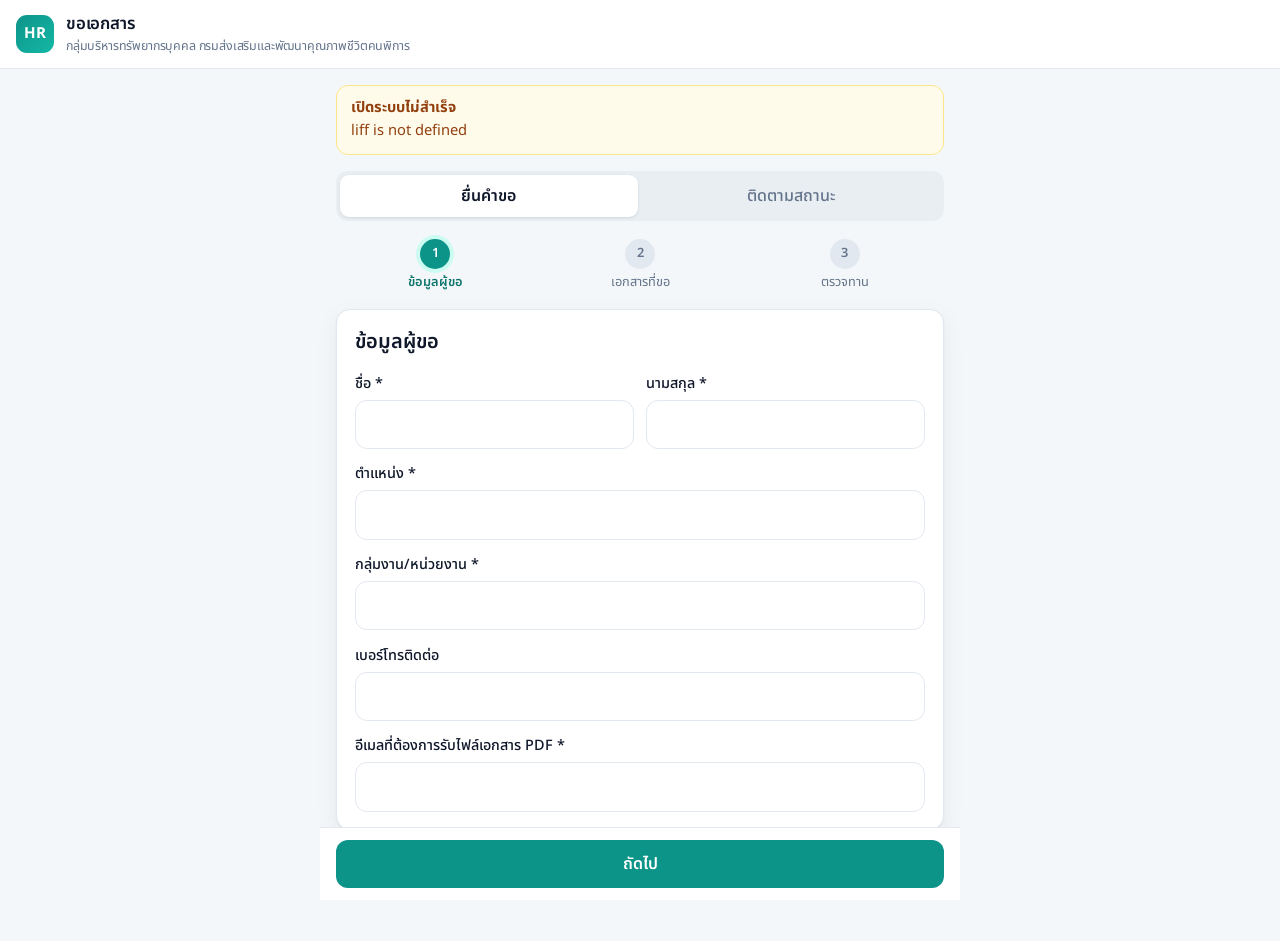
==== index.html @ a90978e4 "ระบบขอเอกสาร กลุ่มบริหารทรัพยากรบุคคล: ฟอร์ม 3 ขั้น, timeline สถานะ, หลังบ้านธีมใหม่ (แยกจากบอท)" ====
<!DOCTYPE html>
<html lang="th">
<head>
<meta charset="utf-8">
<meta name="viewport" content="width=device-width, initial-scale=1, viewport-fit=cover">
<title>ระบบขอเอกสาร กลุ่มบริหารทรัพยากรบุคคล</title>
<link rel="stylesheet" href="/style.css">
<script src="https://static.line-scdn.net/liff/edge/2/sdk.js"></script>
</head>
<body>
<header class="top">
  <div class="logo">HR</div>
  <h1>ขอเอกสาร<small>กลุ่มบริหารทรัพยากรบุคคล กรมส่งเสริมและพัฒนาคุณภาพชีวิตคนพิการ</small></h1>
  <img id="pic" class="avatar" alt="" hidden>
</header>

<div class="wrap">
  <nav class="tabs"><button id="t1" class="on">ยื่นคำขอ</button><button id="t2">ติดตามสถานะ</button></nav>

  <section id="p1">
    <ol class="wiz" id="wiz"><li data-n="1">ข้อมูลผู้ขอ</li><li data-n="2">เอกสารที่ขอ</li><li data-n="3">ตรวจทาน</li></ol>

    <div class="card" id="s1">
      <h2>ข้อมูลผู้ขอ</h2>
      <div class="two">
        <div><label for="fn">ชื่อ *</label><input id="fn" autocomplete="given-name"></div>
        <div><label for="ln">นามสกุล *</label><input id="ln" autocomplete="family-name"></div>
      </div>
      <label for="pos">ตำแหน่ง *</label><input id="pos">
      <label for="dep">กลุ่มงาน/หน่วยงาน *</label><input id="dep">
      <label for="tel">เบอร์โทรติดต่อ</label><input id="tel" type="tel" inputmode="tel" autocomplete="tel">
      <label for="em">อีเมลที่ต้องการรับไฟล์เอกสาร PDF *</label><input id="em" type="email" inputmode="email" autocomplete="email">
    </div>

    <div class="card" id="s2" hidden>
      <h2>เอกสารที่ขอ</h2>
      <label for="cat">ประเภทเอกสาร *</label>
      <select id="cat"><option value="">กำลังโหลดประเภทเอกสาร...</option></select>
      <div id="hint" class="hint" hidden></div>
      <label for="detail">ต้องการเอกสารอะไร * <span class="meta">(ชื่อเอกสาร จำนวนฉบับ)</span></label><textarea id="detail"></textarea>
      <label for="purpose">นำไปใช้ทำอะไร *</label><textarea id="purpose"></textarea>
      <label for="to">นำไปยื่นที่หน่วยงานใด <span class="meta">(ถ้ามี)</span></label><input id="to">
      <div id="attach" hidden>
        <label for="file">แนบเอกสารประกอบ <span id="req" class="meta"></span></label>
        <input id="file" type="file" accept=".pdf,.png,.jpg,.jpeg" multiple>
        <div class="meta">PDF, PNG, JPG ไม่เกิน 5 MB ต่อไฟล์ สูงสุด 5 ไฟล์</div>
        <ul id="flist" class="files"></ul>
      </div>
    </div>

    <div class="card" id="s3" hidden>
      <h2>ตรวจทานก่อนส่ง</h2>
      <dl id="sum"></dl>
      <div class="hint">คำขอจะผ่านเจ้าหน้าที่ตรวจสอบ และ ผอ.กลุ่มบริหารทรัพยากรบุคคลอนุมัติ จากนั้นจะส่งไฟล์ PDF ไปที่อีเมลที่ท่านระบุ</div>
    </div>

    <div id="err" class="err" role="alert"></div>
    <div class="bar"><button id="back" class="btn sec" hidden>ย้อนกลับ</button><button id="next" class="btn">ถัดไป</button></div>
  </section>

  <section id="p2" hidden><div id="list"></div></section>
</div>

<script src="/common.js"></script>
<script>
let me, cats = [], picked = [], step = 1;
const V = (id) => $('#' + id).value.trim();
const EMAIL = /^[^\s@]+@[^\s@]+\.[^\s@]+$/;

async function boot() {
  if (!(await startLiff())) return;
  me = await api('getMe');
  cats = me.categories;
  $('#pic').src = me.picture; $('#pic').hidden = !me.picture;
  $('#fn').value = me.firstName; $('#ln').value = me.lastName; $('#pos').value = me.position;
  $('#dep').value = me.department; $('#tel').value = me.phone; $('#em').value = me.email;
  $('#cat').innerHTML = '<option value="">— เลือกประเภทเอกสาร —</option>' + cats.map((c) => `<option>${esc(c.name)}</option>`).join('');
}

$('#cat').onchange = () => {
  const c = cats.find((x) => x.name === $('#cat').value);
  $('#hint').hidden = !c; $('#hint').textContent = c ? c.hint : '';
  $('#attach').hidden = !c || c.attach === 'none';
  $('#req').textContent = c && c.attach === 'required' ? '(จำเป็น)' : '(ถ้ามี)';
  if (c && c.attach === 'none') { picked = []; drawFiles(); }
};
$('#file').onchange = (e) => { picked = picked.concat([...e.target.files]).slice(0, 5); e.target.value = ''; drawFiles(); };
function drawFiles() {
  $('#flist').innerHTML = picked.map((f, i) => `<li><span>${esc(f.name)} (${(f.size / 1048576).toFixed(1)} MB)</span><button data-i="${i}">ลบ</button></li>`).join('');
  $('#flist').querySelectorAll('button').forEach((b) => b.onclick = () => { picked.splice(+b.dataset.i, 1); drawFiles(); });
}

function show(n) {
  step = n;
  [1, 2, 3].forEach((i) => $('#s' + i).hidden = i !== n);
  [...$('#wiz').children].forEach((li, i) => li.className = i + 1 < n ? 'done' : i + 1 === n ? 'on' : '');
  $('#back').hidden = n === 1;
  $('#next').textContent = n === 3 ? 'ส่งคำขอ' : 'ถัดไป';
  if (n === 3) {
    const row = (k, v) => `<dt>${k}</dt><dd>${esc(v) || '—'}</dd>`;
    $('#sum').innerHTML = row('ผู้ขอ', V('fn') + ' ' + V('ln')) + row('ตำแหน่ง', V('pos')) + row('กลุ่มงาน', V('dep')) + row('โทรศัพท์', V('tel')) +
      row('อีเมลรับไฟล์', V('em')) + row('ประเภท', V('cat')) + row('ต้องการเอกสาร', V('detail')) + row('วัตถุประสงค์', V('purpose')) +
      row('ยื่นที่', V('to')) + row('ไฟล์แนบ', picked.map((f) => f.name).join(', '));
  }
  scrollTo({ top: 0 });
}
function validate(n) {
  if (n === 1) {
    const need = { fn: 'ชื่อ', ln: 'นามสกุล', pos: 'ตำแหน่ง', dep: 'กลุ่มงาน/หน่วยงาน' };
    for (const k in need) if (!V(k)) return 'กรุณากรอก' + need[k];
    if (!EMAIL.test(V('em'))) return 'กรุณากรอกอีเมลให้ถูกต้อง';
  }
  if (n === 2) {
    if (!V('cat')) return 'กรุณาเลือกประเภทเอกสาร';
    if (!V('detail')) return 'กรุณาระบุเอกสารที่ต้องการ';
    if (!V('purpose')) return 'กรุณาระบุวัตถุประสงค์';
    const c = cats.find((x) => x.name === V('cat'));
    if (c.attach === 'required' && !picked.length) return 'ประเภทนี้ต้องแนบเอกสารประกอบ';
    if (picked.some((f) => f.size > 5 * 1048576)) return 'มีไฟล์ใหญ่เกิน 5 MB';
  }
  return '';
}
$('#back').onclick = () => { $('#err').textContent = ''; show(step - 1); };
$('#next').onclick = async () => {
  const e = validate(step);
  $('#err').textContent = e;
  if (e) return;
  if (step < 3) return show(step + 1);
  $('#next').disabled = true; $('#next').textContent = 'กำลังส่ง...';
  try {
    const files = await Promise.all(picked.map(async (f) => ({ name: f.name, mime: f.type, data: await toB64(f) })));
    const r = await api('saveRequest', {
      firstName: V('fn'), lastName: V('ln'), position: V('pos'), department: V('dep'), phone: V('tel'), email: V('em'),
      category: V('cat'), detail: V('detail'), purpose: V('purpose'), submitTo: V('to'), files,
    });
    $('#p1').innerHTML = `<div class="card"><h2>ส่งคำขอเรียบร้อย</h2><p>เลขที่คำขอ <b>${esc(r.id)}</b></p>
      <p class="meta">ระบบส่งอีเมลยืนยันไปที่ ${esc(V('em') || 'อีเมลของท่าน')} แล้ว ติดตามความคืบหน้าได้ที่แท็บ "ติดตามสถานะ"</p>
      <button class="btn block" onclick="location.reload()">ยื่นคำขอใหม่</button></div>`;
  } catch (err) { $('#err').textContent = 'ส่งไม่สำเร็จ: ' + err.message; $('#next').disabled = false; $('#next').textContent = 'ส่งคำขอ'; }
};

function timeline(r) {
  const s = r.Status, rej = s === 'Rejected', byDir = !!r.Director_By, line = (b, t, c, sm) => `<li class="${c}"><b>${b}</b>${sm ? `<small>${esc(sm)}</small>` : ''}</li>`;
  const st1 = s === 'Pending' ? 'cur' : rej && !byDir ? 'bad' : 'done';
  const st2 = s === 'WaitDirector' ? 'cur' : rej && byDir ? 'bad' : (s === 'Approved' || s === 'Sent') ? 'done' : '';
  const st3 = s === 'Approved' ? 'cur' : s === 'Sent' ? 'done' : '';
  return '<ul class="tl">' +
    line('ยื่นคำขอ', 0, 'done', r.Timestamp) +
    line('เจ้าหน้าที่ตรวจสอบ', 0, st1, [r.Staff_By && r.Staff_At ? r.Staff_By + ' · ' + r.Staff_At : '', r.Staff_Remark].filter(Boolean).join('\n')) +
    line('ผอ.กลุ่มบริหารทรัพยากรบุคคลอนุมัติ', 0, st2, [byDir ? r.Director_By + ' · ' + r.Director_At : '', r.Director_Remark].filter(Boolean).join('\n')) +
    line('ส่งไฟล์ PDF ทางอีเมล', 0, st3, s === 'Sent' ? r.Sent_At + ' · ถึง ' + r.Email : '') + '</ul>';
}
async function loadList() {
  $('#list').innerHTML = '<p class="meta">กำลังโหลด...</p>';
  const rs = await api('myRequests');
  $('#list').innerHTML = rs.length ? rs.map((r) => `<div class="card req">
    <div class="row"><span class="id">${esc(r.Request_ID)}</span>${badge(r.Status)}</div>
    <p>${esc(r.Category)}</p>${timeline(r)}</div>`).join('') : '<div class="card"><p class="meta">ยังไม่มีคำขอ</p></div>';
}
function tab(n) {
  $('#p1').hidden = n !== 1; $('#p2').hidden = n !== 2;
  $('#t1').className = n === 1 ? 'on' : ''; $('#t2').className = n === 2 ? 'on' : '';
  if (n === 2) loadList().catch((e) => $('#list').innerHTML = `<div class="notice">${esc(e.message)}</div>`);
}
$('#t1').onclick = () => tab(1); $('#t2').onclick = () => tab(2);
show(1);
boot().catch((e) => {
  $('#cat').innerHTML = '<option value="">โหลดไม่สำเร็จ</option>';
  document.querySelector('.wrap').insertAdjacentHTML('afterbegin', `<div class="notice" role="alert"><b>เปิดระบบไม่สำเร็จ</b><br>${esc(e.message)}</div>`);
});
</script>
</body>
</html>
---- style.css ----
@import url('https://fonts.googleapis.com/css2?family=Noto+Sans+Thai:wght@400;500;600;700&display=swap');
:root{
  --brand:#0d9488; --brand-d:#0f766e; --brand-l:#ccfbf1; --ink:#0f172a; --mute:#64748b; --line:#e2e8f0; --bg:#f4f7f9;
  --ok:#16a34a; --warn:#d97706; --info:#4f46e5; --bad:#dc2626; --r:14px; --sh:0 1px 2px #0f172a0d,0 8px 24px #0f172a0f;
}
*{box-sizing:border-box}
html{font-size:16px}
body{margin:0;background:var(--bg);color:var(--ink);line-height:1.55;-webkit-font-smoothing:antialiased;
  font-family:'Noto Sans Thai','Sarabun',system-ui,sans-serif}
h1,h2,h3{margin:0;font-weight:600;letter-spacing:-.01em}
h2{font-size:1.25rem} h3{font-size:1rem;margin:1.4rem 0 .2rem;color:var(--brand-d)}
a{color:var(--brand-d)} [hidden]{display:none!important}
:focus-visible{outline:3px solid #0d948855;outline-offset:2px}

.top{position:sticky;top:0;z-index:5;background:#fffffff2;backdrop-filter:blur(8px);border-bottom:1px solid var(--line);
  padding:.7rem 1rem;display:flex;align-items:center;gap:.75rem}
.logo{width:38px;height:38px;border-radius:11px;background:linear-gradient(135deg,var(--brand),#14b8a6);color:#fff;
  display:grid;place-items:center;font-weight:700;font-size:.95rem}
.top h1{font-size:1.05rem;flex:1} .top small{display:block;font-weight:400;color:var(--mute);font-size:.78rem}
.avatar{width:34px;height:34px;border-radius:50%;object-fit:cover}
.wrap{max-width:640px;margin:0 auto;padding:1rem 1rem 6rem}

.tabs{display:flex;gap:.3rem;background:#e8eef2;padding:.25rem;border-radius:12px;margin-bottom:1rem}
.tabs button{flex:1;border:0;background:none;padding:.55rem;font:inherit;font-weight:500;color:var(--mute);border-radius:9px;cursor:pointer}
.tabs button.on{background:#fff;color:var(--ink);box-shadow:0 1px 3px #0f172a1a;font-weight:600}

.card{background:#fff;border:1px solid var(--line);border-radius:var(--r);box-shadow:var(--sh);padding:1.1rem;margin-bottom:.9rem}
label{display:block;font-weight:500;font-size:.9rem;margin:.9rem 0 .3rem}
input,select,textarea{width:100%;font:inherit;padding:.7rem .85rem;border:1.5px solid var(--line);border-radius:12px;background:#fff;color:var(--ink);min-height:48px}
input:focus,select:focus,textarea:focus{border-color:var(--brand);outline:none;box-shadow:0 0 0 4px #0d948822}
textarea{min-height:6rem;resize:vertical}
.two{display:grid;grid-template-columns:1fr 1fr;gap:.7rem}
.hint{background:#f0fdfa;border:1px solid #99f6e4;color:#115e59;border-radius:12px;padding:.6rem .8rem;margin-top:.6rem;font-size:.88rem}
.notice{background:#fffbeb;border:1px solid #fde68a;color:#92400e;border-radius:12px;padding:.7rem .9rem;margin-bottom:1rem;font-size:.92rem}
.err{color:var(--bad);font-size:.92rem;margin:.6rem 0}
.meta{color:var(--mute);font-size:.85rem}

.btn{display:inline-flex;align-items:center;justify-content:center;font:inherit;font-weight:600;background:var(--brand);color:#fff;border:0;
  border-radius:12px;padding:.7rem 1.3rem;min-height:48px;cursor:pointer;text-decoration:none}
.btn:hover{background:var(--brand-d)} .btn:disabled{opacity:.5;cursor:not-allowed}
.btn.sec{background:#fff;color:var(--ink);border:1.5px solid var(--line)} .btn.sec:hover{background:#f8fafc}
.btn.ok{background:var(--ok)} .btn.danger{background:var(--bad)} .btn.block{width:100%;margin-top:1rem}
.bar{position:fixed;left:0;right:0;bottom:0;background:#fffffff5;backdrop-filter:blur(8px);border-top:1px solid var(--line);
  padding:.75rem 1rem calc(.75rem + env(safe-area-inset-bottom,0px));display:flex;gap:.6rem;max-width:640px;margin:0 auto}
.bar .btn{flex:1}

.wiz{display:flex;list-style:none;margin:0 0 1rem;padding:0;gap:.4rem}
.wiz li{flex:1;text-align:center;font-size:.8rem;color:var(--mute);padding-top:.1rem}
.wiz li::before{content:attr(data-n);display:grid;place-items:center;width:30px;height:30px;margin:0 auto .25rem;border-radius:50%;
  background:#e2e8f0;color:var(--mute);font-weight:600}
.wiz li.on{color:var(--brand-d);font-weight:600} .wiz li.on::before{background:var(--brand);color:#fff;box-shadow:0 0 0 4px var(--brand-l)}
.wiz li.done::before{content:'✓';background:var(--brand-d);color:#fff}

.files{list-style:none;margin:.5rem 0 0;padding:0;font-size:.9rem}
.files li{display:flex;justify-content:space-between;align-items:center;padding:.4rem .7rem;background:#f8fafc;border-radius:10px;margin-top:.3rem}
.files button{background:none;border:0;color:var(--bad);cursor:pointer;font:inherit}

.badge{display:inline-block;padding:.1rem .65rem;border-radius:99px;font-size:.78rem;font-weight:600;white-space:nowrap}
.b-Pending{background:#fef3c7;color:#92400e} .b-WaitDirector{background:#e0e7ff;color:#3730a3}
.b-Approved{background:#ccfbf1;color:#115e59} .b-Sent{background:#dcfce7;color:#166534} .b-Rejected{background:#fee2e2;color:#991b1b}
.req .row{display:flex;justify-content:space-between;gap:.5rem;align-items:flex-start}
.req .id{font-weight:600} .req p{margin:.3rem 0}

.tl{list-style:none;margin:.9rem 0 0;padding:0}
.tl li{position:relative;padding:0 0 1.1rem 1.9rem;font-size:.92rem}
.tl li::before{content:'';position:absolute;left:.1rem;top:.3rem;width:.85rem;height:.85rem;border-radius:50%;background:#fff;border:2px solid #cbd5e1}
.tl li::after{content:'';position:absolute;left:.46rem;top:1.25rem;bottom:.1rem;width:2px;background:var(--line)}
.tl li:last-child::after{display:none}
.tl li.done::before{background:var(--ok);border-color:var(--ok)} .tl li.cur::before{border-color:var(--brand);box-shadow:0 0 0 4px var(--brand-l)}
.tl li.bad::before{background:var(--bad);border-color:var(--bad)} .tl li:not(.done):not(.cur):not(.bad){color:var(--mute)}
.tl b{display:block;font-weight:600} .tl small{display:block;color:var(--mute);font-size:.8rem;white-space:pre-wrap}

dl{display:grid;grid-template-columns:8.5rem 1fr;gap:.35rem .8rem;margin:.7rem 0;font-size:.92rem} dt{color:var(--mute)} dd{margin:0;white-space:pre-wrap;word-break:break-word}

/* ---- Admin ---- */
.layout{display:grid;grid-template-columns:240px 1fr;min-height:100vh}
.side{background:#fff;border-right:1px solid var(--line);padding:1.2rem .9rem}
.side h2{font-size:1rem;margin-bottom:1rem;color:var(--brand-d)}
.side button{display:block;width:100%;text-align:left;background:none;border:0;color:var(--ink);font:inherit;padding:.6rem .8rem;border-radius:10px;cursor:pointer;margin-bottom:.2rem}
.side button:hover{background:#f1f5f9} .side button.on{background:var(--brand-l);color:var(--brand-d);font-weight:600}
.side .me{margin:1.5rem .4rem 0;font-size:.82rem;color:var(--mute)}
main.adm{padding:1.2rem 1.6rem;overflow-x:auto}
.filters{display:grid;grid-template-columns:repeat(auto-fit,minmax(150px,1fr));gap:.7rem;align-items:end;margin-bottom:1rem}
.filters label{margin:0 0 .25rem;font-size:.8rem}
table{width:100%;border-collapse:separate;border-spacing:0;background:#fff;border:1px solid var(--line);border-radius:var(--r);overflow:hidden;font-size:.9rem;box-shadow:var(--sh)}
th{background:#f8fafc;color:var(--mute);text-align:left;padding:.65rem .8rem;font-weight:600;font-size:.8rem;white-space:nowrap}
td{padding:.65rem .8rem;border-top:1px solid var(--line);vertical-align:top}
tr.click{cursor:pointer} tr.click:hover td{background:#f0fdfa}
.kpis{display:grid;grid-template-columns:repeat(auto-fit,minmax(160px,1fr));gap:.8rem;margin:1rem 0}
.kpi{background:#fff;border:1px solid var(--line);border-radius:var(--r);padding:.9rem 1rem;box-shadow:var(--sh);color:var(--mute);font-size:.85rem}
.kpi b{display:block;font-size:1.7rem;color:var(--brand-d);line-height:1.2;font-weight:700}
.charts{display:grid;grid-template-columns:repeat(auto-fit,minmax(300px,1fr));gap:.9rem}
.charts .card canvas{max-height:280px}
.modal{position:fixed;inset:0;background:#0f172a66;display:flex;justify-content:flex-end;z-index:20}
.modal .card{width:min(560px,100%);height:100%;overflow:auto;margin:0;border-radius:var(--r) 0 0 var(--r);padding:1.3rem}
.actions{display:flex;gap:.6rem;flex-wrap:wrap;margin-top:.9rem}

@media(prefers-reduced-motion:no-preference){.modal .card{animation:in .22s ease-out}.btn{transition:background .15s}}
@keyframes in{from{transform:translateX(24px);opacity:0}to{transform:none;opacity:1}}
@media(max-width:760px){
  .layout{grid-template-columns:1fr}
  .side{display:flex;gap:.4rem;align-items:center;border-right:0;border-bottom:1px solid var(--line);padding:.6rem;overflow-x:auto}
  .side h2,.side .me{display:none} .side button{width:auto;white-space:nowrap;margin:0}
  main.adm{padding:.9rem} .modal .card{border-radius:0}
}
@media(max-width:480px){.two{grid-template-columns:1fr} dl{grid-template-columns:1fr}}
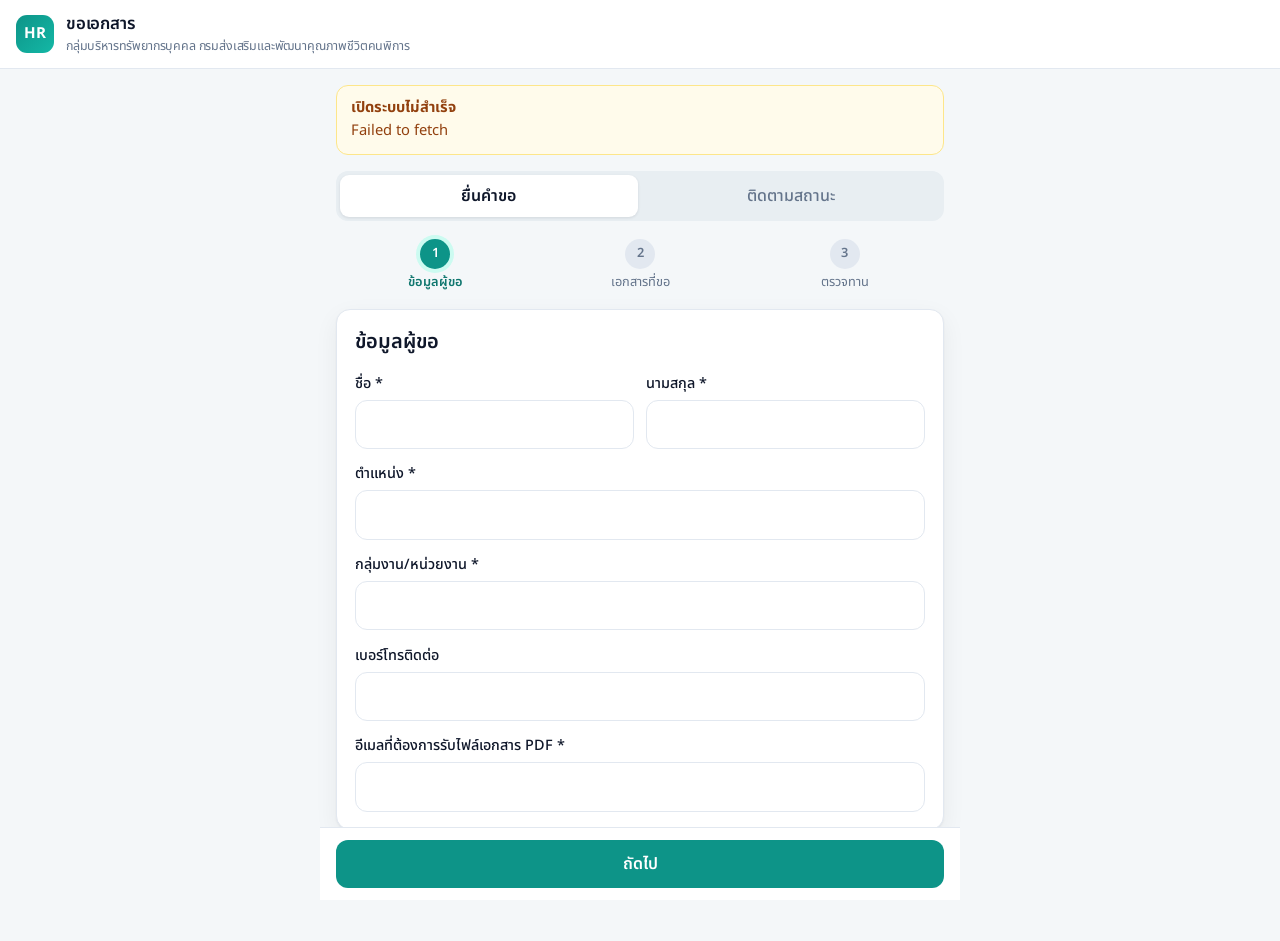
==== commit ab34f933: "เอา LINE Login ออก, ติ๊กรับทราบ PDPA 2 ข้อ, เจ้าหน้าที่ตรวจตัวตน, ติดตามด้วยเลขคำขอ+อีเมล, ส่ง PDF ด" ====
--- a/index.html
+++ b/index.html
@@ -5,13 +5,11 @@
 <meta name="viewport" content="width=device-width, initial-scale=1, viewport-fit=cover">
 <title>ระบบขอเอกสาร กลุ่มบริหารทรัพยากรบุคคล</title>
 <link rel="stylesheet" href="/style.css">
-<script src="https://static.line-scdn.net/liff/edge/2/sdk.js"></script>
 </head>
 <body>
 <header class="top">
   <div class="logo">HR</div>
   <h1>ขอเอกสาร<small>กลุ่มบริหารทรัพยากรบุคคล กรมส่งเสริมและพัฒนาคุณภาพชีวิตคนพิการ</small></h1>
-  <img id="pic" class="avatar" alt="" hidden>
 </header>
 
 <div class="wrap">
@@ -51,32 +49,40 @@
     <div class="card" id="s3" hidden>
       <h2>ตรวจทานก่อนส่ง</h2>
       <dl id="sum"></dl>
-      <div class="hint">คำขอจะผ่านเจ้าหน้าที่ตรวจสอบ และ ผอ.กลุ่มบริหารทรัพยากรบุคคลอนุมัติ จากนั้นจะส่งไฟล์ PDF ไปที่อีเมลที่ท่านระบุ</div>
+      <label class="check" for="c1"><input type="checkbox" id="c1">
+        <span>ข้าพเจ้าได้อ่านและรับทราบ <a href="/privacy.html" target="_blank" rel="noopener">ประกาศความเป็นส่วนตัวและการคุ้มครองข้อมูลส่วนบุคคล (PDPA)</a> และยินยอมให้กลุ่มบริหารทรัพยากรบุคคลเก็บรวบรวมและใช้ข้อมูลข้างต้นเพื่อพิจารณาคำขอนี้</span></label>
+      <label class="check" for="c2"><input type="checkbox" id="c2">
+        <span>ข้าพเจ้ารับรองว่าเป็นการขอเอกสารของตนเอง และข้อมูลที่กรอกเป็นความจริง</span></label>
+      <div class="hint">เจ้าหน้าที่จะตรวจสอบตัวตนและเสนอ ผอ.กลุ่มบริหารทรัพยากรบุคคลพิจารณา หากอนุมัติ เจ้าหน้าที่จะส่งเอกสารไปที่อีเมลที่ท่านระบุ</div>
     </div>
 
     <div id="err" class="err" role="alert"></div>
     <div class="bar"><button id="back" class="btn sec" hidden>ย้อนกลับ</button><button id="next" class="btn">ถัดไป</button></div>
   </section>
 
-  <section id="p2" hidden><div id="list"></div></section>
+  <section id="p2" hidden>
+    <div class="card">
+      <h2>ติดตามสถานะคำขอ</h2>
+      <label for="tid">เลขที่คำขอ</label><input id="tid" placeholder="เช่น HR-20261010-001" autocapitalize="characters">
+      <label for="tem">อีเมลที่ใช้ยื่นคำขอ</label><input id="tem" type="email" inputmode="email">
+      <div id="terr" class="err" role="alert"></div>
+      <button id="tgo" class="btn block">ตรวจสอบสถานะ</button>
+    </div>
+    <div id="tres"></div>
+  </section>
 </div>
 
 <script src="/common.js"></script>
 <script>
-let me, cats = [], picked = [], step = 1;
+const CONSENT_VERSION = 'v1';
+let cats = [], picked = [], step = 1;
 const V = (id) => $('#' + id).value.trim();
 const EMAIL = /^[^\s@]+@[^\s@]+\.[^\s@]+$/;
 
 async function boot() {
-  if (!(await startLiff())) return;
-  me = await api('getMe');
-  cats = me.categories;
-  $('#pic').src = me.picture; $('#pic').hidden = !me.picture;
-  $('#fn').value = me.firstName; $('#ln').value = me.lastName; $('#pos').value = me.position;
-  $('#dep').value = me.department; $('#tel').value = me.phone; $('#em').value = me.email;
+  cats = await api('getCategories');
   $('#cat').innerHTML = '<option value="">— เลือกประเภทเอกสาร —</option>' + cats.map((c) => `<option>${esc(c.name)}</option>`).join('');
 }
-
 $('#cat').onchange = () => {
   const c = cats.find((x) => x.name === $('#cat').value);
   $('#hint').hidden = !c; $('#hint').textContent = c ? c.hint : '';
@@ -90,6 +96,8 @@
   $('#flist').querySelectorAll('button').forEach((b) => b.onclick = () => { picked.splice(+b.dataset.i, 1); drawFiles(); });
 }
 
+function gate() { $('#next').disabled = step === 3 && !($('#c1').checked && $('#c2').checked); } // ต้องติ๊กครบ 2 ข้อก่อนส่ง
+$('#c1').onchange = $('#c2').onchange = gate;
 function show(n) {
   step = n;
   [1, 2, 3].forEach((i) => $('#s' + i).hidden = i !== n);
@@ -102,7 +110,7 @@
       row('อีเมลรับไฟล์', V('em')) + row('ประเภท', V('cat')) + row('ต้องการเอกสาร', V('detail')) + row('วัตถุประสงค์', V('purpose')) +
       row('ยื่นที่', V('to')) + row('ไฟล์แนบ', picked.map((f) => f.name).join(', '));
   }
-  scrollTo({ top: 0 });
+  gate(); scrollTo({ top: 0 });
 }
 function validate(n) {
   if (n === 1) {
@@ -126,41 +134,46 @@
   $('#err').textContent = e;
   if (e) return;
   if (step < 3) return show(step + 1);
+  if (!($('#c1').checked && $('#c2').checked)) return $('#err').textContent = 'กรุณาติ๊กรับทราบและรับรองให้ครบทั้ง 2 ข้อ';
+  const email = V('em');
   $('#next').disabled = true; $('#next').textContent = 'กำลังส่ง...';
   try {
     const files = await Promise.all(picked.map(async (f) => ({ name: f.name, mime: f.type, data: await toB64(f) })));
     const r = await api('saveRequest', {
-      firstName: V('fn'), lastName: V('ln'), position: V('pos'), department: V('dep'), phone: V('tel'), email: V('em'),
+      firstName: V('fn'), lastName: V('ln'), position: V('pos'), department: V('dep'), phone: V('tel'), email,
       category: V('cat'), detail: V('detail'), purpose: V('purpose'), submitTo: V('to'), files,
+      consent: { privacy: $('#c1').checked, own: $('#c2').checked, version: CONSENT_VERSION },
     });
-    $('#p1').innerHTML = `<div class="card"><h2>ส่งคำขอเรียบร้อย</h2><p>เลขที่คำขอ <b>${esc(r.id)}</b></p>
-      <p class="meta">ระบบส่งอีเมลยืนยันไปที่ ${esc(V('em') || 'อีเมลของท่าน')} แล้ว ติดตามความคืบหน้าได้ที่แท็บ "ติดตามสถานะ"</p>
-      <button class="btn block" onclick="location.reload()">ยื่นคำขอใหม่</button></div>`;
-  } catch (err) { $('#err').textContent = 'ส่งไม่สำเร็จ: ' + err.message; $('#next').disabled = false; $('#next').textContent = 'ส่งคำขอ'; }
+    $('#p1').innerHTML = `<div class="card"><h2>ส่งคำขอเรียบร้อย</h2><p>เลขที่คำขอ <b>${esc(r.id)}</b> (กรุณาจดไว้)</p>
+      <p class="meta">ติดตามสถานะได้ที่แท็บ "ติดตามสถานะ" โดยกรอกเลขที่คำขอและอีเมล ${esc(email)} ระบบส่งอีเมลยืนยันไปให้แล้ว</p>
+      <button class="btn block" id="gotrack">ติดตามสถานะ</button><button class="btn sec block" onclick="location.reload()">ยื่นคำขอใหม่</button></div>`;
+    $('#gotrack').onclick = () => { $('#tid').value = r.id; $('#tem').value = email; tab(2); $('#tgo').click(); };
+  } catch (err) { $('#err').textContent = 'ส่งไม่สำเร็จ: ' + err.message; $('#next').textContent = 'ส่งคำขอ'; gate(); }
 };
 
 function timeline(r) {
-  const s = r.Status, rej = s === 'Rejected', byDir = !!r.Director_By, line = (b, t, c, sm) => `<li class="${c}"><b>${b}</b>${sm ? `<small>${esc(sm)}</small>` : ''}</li>`;
-  const st1 = s === 'Pending' ? 'cur' : rej && !byDir ? 'bad' : 'done';
-  const st2 = s === 'WaitDirector' ? 'cur' : rej && byDir ? 'bad' : (s === 'Approved' || s === 'Sent') ? 'done' : '';
+  const s = r.Status, rej = s === 'Rejected', line = (b, c, sm) => `<li class="${c}"><b>${b}</b>${sm ? `<small>${esc(sm)}</small>` : ''}</li>`;
+  const st1 = s === 'Pending' ? 'cur' : rej && !r.byDirector ? 'bad' : 'done';
+  const st2 = s === 'WaitDirector' ? 'cur' : rej && r.byDirector ? 'bad' : (s === 'Approved' || s === 'Sent') ? 'done' : '';
   const st3 = s === 'Approved' ? 'cur' : s === 'Sent' ? 'done' : '';
-  return '<ul class="tl">' +
-    line('ยื่นคำขอ', 0, 'done', r.Timestamp) +
-    line('เจ้าหน้าที่ตรวจสอบ', 0, st1, [r.Staff_By && r.Staff_At ? r.Staff_By + ' · ' + r.Staff_At : '', r.Staff_Remark].filter(Boolean).join('\n')) +
-    line('ผอ.กลุ่มบริหารทรัพยากรบุคคลอนุมัติ', 0, st2, [byDir ? r.Director_By + ' · ' + r.Director_At : '', r.Director_Remark].filter(Boolean).join('\n')) +
-    line('ส่งไฟล์ PDF ทางอีเมล', 0, st3, s === 'Sent' ? r.Sent_At + ' · ถึง ' + r.Email : '') + '</ul>';
+  return '<ul class="tl">' + line('ยื่นคำขอ', 'done', r.Timestamp) +
+    line('เจ้าหน้าที่ตรวจสอบ', st1, [r.Staff_At, r.Staff_Remark].filter(Boolean).join('\n')) +
+    line('ผอ.กลุ่มบริหารทรัพยากรบุคคลอนุมัติ', st2, [r.Director_At, r.Director_Remark].filter(Boolean).join('\n')) +
+    line('เจ้าหน้าที่ส่งเอกสารทางอีเมล', st3, s === 'Sent' ? r.Sent_At : s === 'Approved' ? 'อนุมัติแล้ว อยู่ระหว่างเจ้าหน้าที่จัดส่ง' : '') + '</ul>';
 }
-async function loadList() {
-  $('#list').innerHTML = '<p class="meta">กำลังโหลด...</p>';
-  const rs = await api('myRequests');
-  $('#list').innerHTML = rs.length ? rs.map((r) => `<div class="card req">
-    <div class="row"><span class="id">${esc(r.Request_ID)}</span>${badge(r.Status)}</div>
-    <p>${esc(r.Category)}</p>${timeline(r)}</div>`).join('') : '<div class="card"><p class="meta">ยังไม่มีคำขอ</p></div>';
-}
+$('#tgo').onclick = async () => {
+  $('#terr').textContent = ''; $('#tres').innerHTML = '';
+  if (!V('tid') || !EMAIL.test(V('tem'))) return $('#terr').textContent = 'กรุณากรอกเลขที่คำขอและอีเมลให้ถูกต้อง';
+  $('#tgo').disabled = true;
+  try {
+    const r = await api('trackRequest', { id: V('tid'), email: V('tem') });
+    $('#tres').innerHTML = `<div class="card req"><div class="row"><span class="id">${esc(r.Request_ID)}</span>${badge(r.Status)}</div><p>${esc(r.Category)}</p>${timeline(r)}</div>`;
+  } catch (e) { $('#terr').textContent = e.message; }
+  $('#tgo').disabled = false;
+};
 function tab(n) {
   $('#p1').hidden = n !== 1; $('#p2').hidden = n !== 2;
   $('#t1').className = n === 1 ? 'on' : ''; $('#t2').className = n === 2 ? 'on' : '';
-  if (n === 2) loadList().catch((e) => $('#list').innerHTML = `<div class="notice">${esc(e.message)}</div>`);
 }
 $('#t1').onclick = () => tab(1); $('#t2').onclick = () => tab(2);
 show(1);
--- a/style.css
+++ b/style.css
@@ -104,3 +104,15 @@
   main.adm{padding:.9rem} .modal .card{border-radius:0}
 }
 @media(max-width:480px){.two{grid-template-columns:1fr} dl{grid-template-columns:1fr}}
+
+/* ---- ติ๊กรับทราบ / ใบงานส่งเอกสาร ---- */
+.check{display:flex;gap:.7rem;align-items:flex-start;margin:.7rem 0 0;padding:.8rem;border:1.5px solid var(--line);border-radius:12px;font-weight:400;font-size:.92rem;cursor:pointer}
+.check input{width:22px;height:22px;min-height:0;margin-top:.1rem;flex:none;accent-color:var(--brand)}
+.check:has(input:checked){border-color:var(--brand);background:#f0fdfa}
+.sheet{border:1.5px dashed #5eead4;background:#f0fdfa;border-radius:12px;padding:.9rem;margin-top:1rem}
+.sheet h3{margin-top:0}
+.sheet textarea{min-height:11rem;font-size:.88rem}
+.row2{display:flex;gap:.5rem;align-items:center;flex-wrap:wrap;margin:.3rem 0}
+.row2 code{background:#fff;border:1px solid var(--line);border-radius:8px;padding:.25rem .55rem;font-size:.88rem;word-break:break-all}
+.btn.sm{min-height:36px;padding:.3rem .8rem;font-size:.85rem}
+.legal h2{margin-top:1.4rem;font-size:1.05rem} .legal p,.legal li{font-size:.95rem} mark{background:#fef08a;padding:0 .2rem;border-radius:4px}
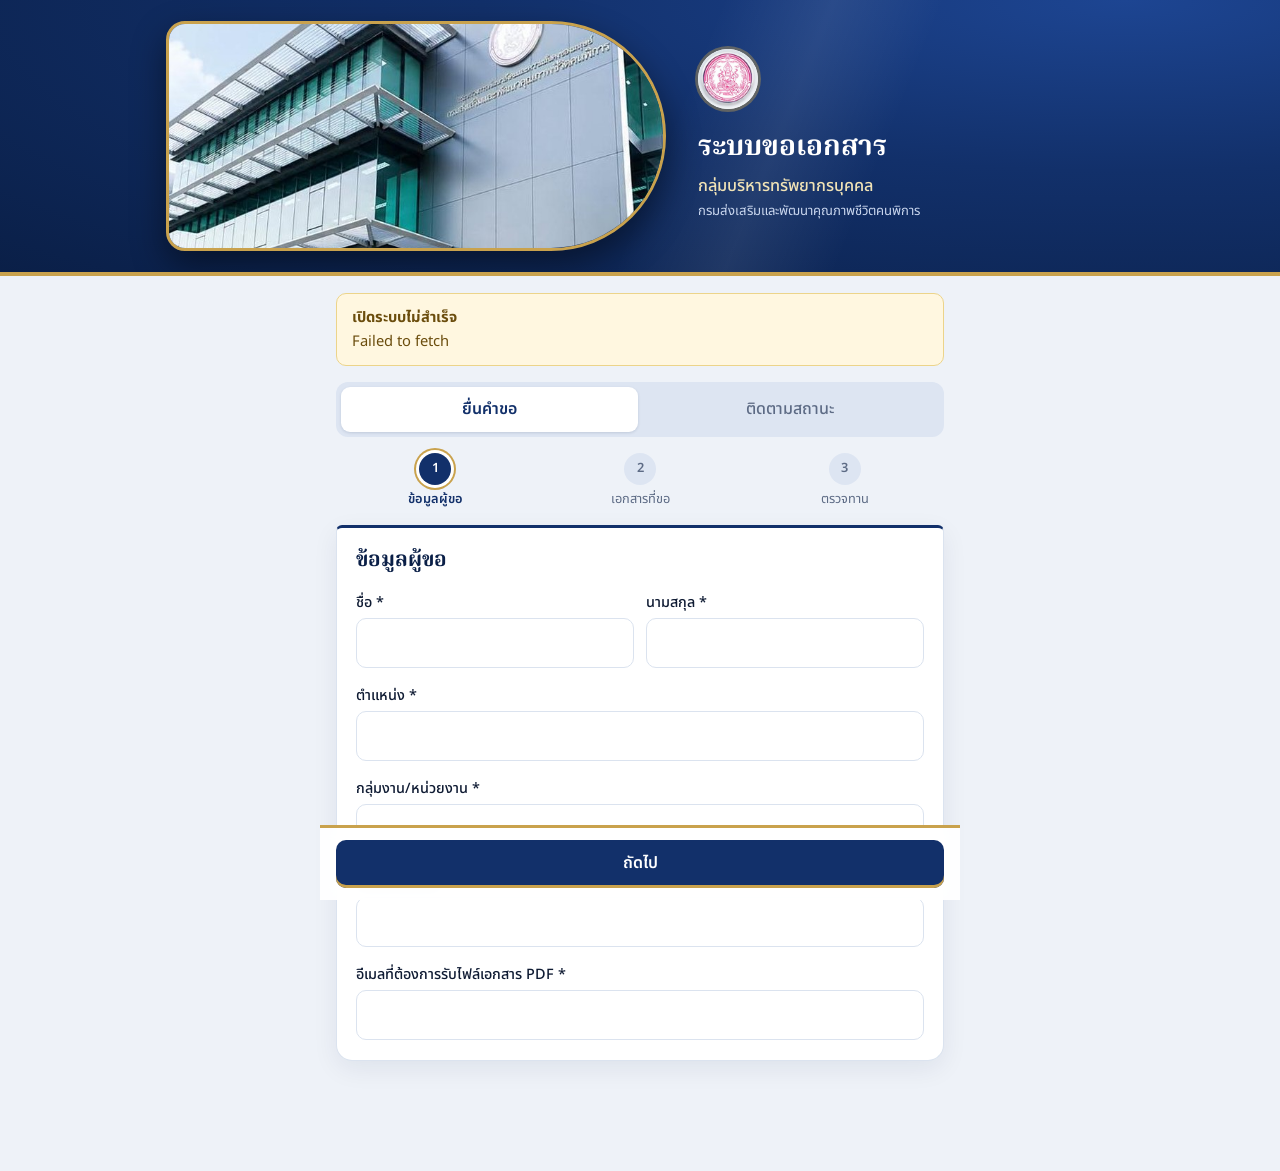
==== commit bc44fae3: "ธีมกรมส่งเสริมฯ น้ำเงิน-ทอง: ภาพอาคารกรมและตราสัญลักษณ์บนหัวเว็บ ฟอนต์ Noto Serif/Sans Thai ปรับสีหล" ====
--- a/index.html
+++ b/index.html
@@ -4,12 +4,21 @@
 <meta charset="utf-8">
 <meta name="viewport" content="width=device-width, initial-scale=1, viewport-fit=cover">
 <title>ระบบขอเอกสาร กลุ่มบริหารทรัพยากรบุคคล</title>
+<meta name="theme-color" content="#12306a">
+<link rel="icon" href="/assets/dep-logo.png">
 <link rel="stylesheet" href="/style.css">
 </head>
 <body>
-<header class="top">
-  <div class="logo">HR</div>
-  <h1>ขอเอกสาร<small>กลุ่มบริหารทรัพยากรบุคคล กรมส่งเสริมและพัฒนาคุณภาพชีวิตคนพิการ</small></h1>
+<header class="hero">
+  <div class="hero-in">
+    <img class="hero-img" src="/assets/dep-building.jpg" alt="อาคารกรมส่งเสริมและพัฒนาคุณภาพชีวิตคนพิการ">
+    <div class="hero-txt">
+      <img class="seal" src="/assets/dep-logo.png" alt="ตราสัญลักษณ์กรมส่งเสริมและพัฒนาคุณภาพชีวิตคนพิการ">
+      <h1>ระบบขอเอกสาร</h1>
+      <p class="sub">กลุ่มบริหารทรัพยากรบุคคล</p>
+      <small>กรมส่งเสริมและพัฒนาคุณภาพชีวิตคนพิการ</small>
+    </div>
+  </div>
 </header>
 
 <div class="wrap">
@@ -41,7 +50,7 @@
       <div id="attach" hidden>
         <label for="file">แนบเอกสารประกอบ <span id="req" class="meta"></span></label>
         <input id="file" type="file" accept=".pdf,.png,.jpg,.jpeg" multiple>
-        <div class="meta">PDF, PNG, JPG ไม่เกิน 5 MB ต่อไฟล์ สูงสุด 5 ไฟล์</div>
+        <div class="meta">PDF, PNG, JPG ไม่เกิน 5 MB ต่อไฟล์ สูงสุด 5 ไฟล์ · เอกสารประกอบ เช่น หนังสือยินยอมหรือหนังสือมอบฉันทะให้ขอเอกสารแทนเจ้าของเอกสาร (กรณีขอแทน โปรดระบุชื่อเจ้าของเอกสารในช่อง "ต้องการเอกสารอะไร") · แนบเท่าที่จำเป็น</div>
         <ul id="flist" class="files"></ul>
       </div>
     </div>
@@ -50,9 +59,9 @@
       <h2>ตรวจทานก่อนส่ง</h2>
       <dl id="sum"></dl>
       <label class="check" for="c1"><input type="checkbox" id="c1">
-        <span>ข้าพเจ้าได้อ่านและรับทราบ <a href="/privacy.html" target="_blank" rel="noopener">ประกาศความเป็นส่วนตัวและการคุ้มครองข้อมูลส่วนบุคคล (PDPA)</a> และยินยอมให้กลุ่มบริหารทรัพยากรบุคคลเก็บรวบรวมและใช้ข้อมูลข้างต้นเพื่อพิจารณาคำขอนี้</span></label>
+        <span>ข้าพเจ้าได้อ่านและรับทราบ <a href="/privacy.html" target="_blank" rel="noopener">ประกาศความเป็นส่วนตัวและการคุ้มครองข้อมูลส่วนบุคคล (PDPA)</a> ซึ่งจัดทำตามประกาศกรมส่งเสริมและพัฒนาคุณภาพชีวิตคนพิการ เรื่อง นโยบายและแนวปฏิบัติในการคุ้มครองข้อมูลส่วนบุคคลของบุคลากร และรับทราบว่ากลุ่มบริหารทรัพยากรบุคคลจะเก็บรวบรวมและใช้ข้อมูลข้างต้นเพื่อพิจารณาคำขอนี้</span></label>
       <label class="check" for="c2"><input type="checkbox" id="c2">
-        <span>ข้าพเจ้ารับรองว่าเป็นการขอเอกสารของตนเอง และข้อมูลที่กรอกเป็นความจริง</span></label>
+        <span>ข้าพเจ้ารับรองว่าเป็นการขอเอกสารของตนเอง หรือได้รับหนังสือยินยอม/มอบฉันทะจากเจ้าของเอกสารและแนบมาพร้อมคำขอนี้ และข้อมูลที่กรอกเป็นความจริง</span></label>
       <div class="hint">เจ้าหน้าที่จะตรวจสอบตัวตนและเสนอ ผอ.กลุ่มบริหารทรัพยากรบุคคลพิจารณา หากอนุมัติ เจ้าหน้าที่จะส่งเอกสารไปที่อีเมลที่ท่านระบุ</div>
     </div>
 
@@ -74,7 +83,7 @@
 
 <script src="/common.js"></script>
 <script>
-const CONSENT_VERSION = 'v1';
+const CONSENT_VERSION = 'v2';
 let cats = [], picked = [], step = 1;
 const V = (id) => $('#' + id).value.trim();
 const EMAIL = /^[^\s@]+@[^\s@]+\.[^\s@]+$/;
--- a/style.css
+++ b/style.css
@@ -1,118 +1,145 @@
-@import url('https://fonts.googleapis.com/css2?family=Noto+Sans+Thai:wght@400;500;600;700&display=swap');
+/* ธีมกรมส่งเสริมและพัฒนาคุณภาพชีวิตคนพิการ — น้ำเงินกรมท่า + ทอง
+   หัวข้อใช้ Noto Serif Thai (สง่า เป็นทางการ) เนื้อหาใช้ Noto Sans Thai (อ่านง่ายบนมือถือ) */
+@import url('https://fonts.googleapis.com/css2?family=Noto+Sans+Thai:wght@400;500;600;700&family=Noto+Serif+Thai:wght@600;700&display=swap');
 :root{
-  --brand:#0d9488; --brand-d:#0f766e; --brand-l:#ccfbf1; --ink:#0f172a; --mute:#64748b; --line:#e2e8f0; --bg:#f4f7f9;
-  --ok:#16a34a; --warn:#d97706; --info:#4f46e5; --bad:#dc2626; --r:14px; --sh:0 1px 2px #0f172a0d,0 8px 24px #0f172a0f;
+  --navy:#12306a; --navy-d:#0a1f47; --navy-m:#1d4592; --navy-l:#e8eef8;
+  --gold:#c9a24d; --gold-d:#8f6f22; --gold-l:#f7efd9;
+  --ink:#0f1b33; --mute:#5d6b85; --line:#dbe3ef; --bg:#eef2f8;
+  --ok:#1f7a4d; --warn:#b7791f; --info:#3b5bb5; --bad:#c0392b;
 }
 *{box-sizing:border-box}
 html{font-size:16px}
-body{margin:0;background:var(--bg);color:var(--ink);line-height:1.55;-webkit-font-smoothing:antialiased;
+body{margin:0;background:var(--bg);color:var(--ink);line-height:1.6;-webkit-font-smoothing:antialiased;
   font-family:'Noto Sans Thai','Sarabun',system-ui,sans-serif}
-h1,h2,h3{margin:0;font-weight:600;letter-spacing:-.01em}
-h2{font-size:1.25rem} h3{font-size:1rem;margin:1.4rem 0 .2rem;color:var(--brand-d)}
-a{color:var(--brand-d)} [hidden]{display:none!important}
-:focus-visible{outline:3px solid #0d948855;outline-offset:2px}
+h1,h2{font-family:'Noto Serif Thai','Noto Sans Thai',serif;font-weight:700;color:var(--navy-d);margin:0;line-height:1.35}
+h2{font-size:1.3rem}
+h3{margin:1.5rem 0 .2rem;font-size:1rem;font-weight:600;color:var(--navy);padding-left:.65rem;border-left:4px solid var(--gold)}
+a{color:var(--navy-m)} [hidden]{display:none!important}
+:focus-visible{outline:3px solid #c9a24daa;outline-offset:2px}
 
-.top{position:sticky;top:0;z-index:5;background:#fffffff2;backdrop-filter:blur(8px);border-bottom:1px solid var(--line);
-  padding:.7rem 1rem;display:flex;align-items:center;gap:.75rem}
-.logo{width:38px;height:38px;border-radius:11px;background:linear-gradient(135deg,var(--brand),#14b8a6);color:#fff;
-  display:grid;place-items:center;font-weight:700;font-size:.95rem}
-.top h1{font-size:1.05rem;flex:1} .top small{display:block;font-weight:400;color:var(--mute);font-size:.78rem}
-.avatar{width:34px;height:34px;border-radius:50%;object-fit:cover}
-.wrap{max-width:640px;margin:0 auto;padding:1rem 1rem 6rem}
+/* ---------- หัวเว็บ: อาคารกรมในกรอบโค้ง ---------- */
+.hero{position:relative;overflow:hidden;color:#fff;border-bottom:4px solid var(--gold);
+  background:radial-gradient(120% 150% at 88% 0%,var(--navy-m) 0%,var(--navy) 42%,var(--navy-d) 100%)}
+.hero::after{content:'';position:absolute;inset:0;pointer-events:none;
+  background:linear-gradient(112deg,transparent 52%,#ffffff14 60%,transparent 68%)}
+.hero-in{position:relative;z-index:1;max-width:980px;margin:0 auto;padding:0 1rem;display:grid;
+  grid-template-columns:minmax(0,6fr) minmax(0,5fr);align-items:center;gap:2rem}
+.hero-img{display:block;width:100%;margin:1.3rem 0;height:230px;object-fit:cover;object-position:60% 18%;
+  border:3px solid var(--gold);border-radius:28px 170px 170px 28px;box-shadow:0 14px 34px #0007}
+.hero-txt{padding:1.4rem 0}
+.seal{width:60px;height:60px;border-radius:50%;background:#fff;margin-bottom:.7rem;box-shadow:0 0 0 3px #c9a24d66}
+.hero h1{color:#fff;font-size:1.75rem}
+.hero .sub{margin:.35rem 0 0;font-size:1.02rem;color:#f1e3b6;font-weight:500}
+.hero small{display:block;margin-top:.15rem;color:#c9d6ee;font-size:.82rem}
+.hero.box{border-radius:18px;border-bottom-width:3px;margin-bottom:1rem}
+.hero.box .hero-img{height:120px;margin:.8rem 0;border-radius:20px 90px 90px 20px}
+.hero.box .hero-txt{padding:.8rem 0}
+.hero.box .seal{width:42px;height:42px;margin-bottom:.4rem}
+.hero.box h1{font-size:1.25rem} .hero.box small{display:none}
 
-.tabs{display:flex;gap:.3rem;background:#e8eef2;padding:.25rem;border-radius:12px;margin-bottom:1rem}
-.tabs button{flex:1;border:0;background:none;padding:.55rem;font:inherit;font-weight:500;color:var(--mute);border-radius:9px;cursor:pointer}
-.tabs button.on{background:#fff;color:var(--ink);box-shadow:0 1px 3px #0f172a1a;font-weight:600}
+.wrap{max-width:640px;margin:0 auto;padding:1.1rem 1rem 6rem}
 
-.card{background:#fff;border:1px solid var(--line);border-radius:var(--r);box-shadow:var(--sh);padding:1.1rem;margin-bottom:.9rem}
-label{display:block;font-weight:500;font-size:.9rem;margin:.9rem 0 .3rem}
-input,select,textarea{width:100%;font:inherit;padding:.7rem .85rem;border:1.5px solid var(--line);border-radius:12px;background:#fff;color:var(--ink);min-height:48px}
-input:focus,select:focus,textarea:focus{border-color:var(--brand);outline:none;box-shadow:0 0 0 4px #0d948822}
+.tabs{display:flex;gap:.3rem;background:#dde5f2;padding:.3rem;border-radius:12px;margin-bottom:1rem}
+.tabs button{flex:1;border:0;background:none;padding:.6rem;font:inherit;font-weight:500;color:var(--mute);border-radius:9px;cursor:pointer}
+.tabs button.on{background:#fff;color:var(--navy);box-shadow:0 1px 3px #0a1f4722;font-weight:600}
+
+.card{background:#fff;border:1px solid var(--line);border-top:3px solid var(--navy);border-radius:6px 6px 16px 16px;
+  box-shadow:0 8px 26px #0a1f4712;padding:1.2rem;margin-bottom:.9rem}
+label{display:block;font-weight:500;font-size:.9rem;margin:.95rem 0 .3rem}
+input,select,textarea{width:100%;font:inherit;padding:.7rem .85rem;border:1.5px solid var(--line);border-radius:10px;background:#fff;color:var(--ink);min-height:48px}
+input:focus,select:focus,textarea:focus{border-color:var(--navy-m);outline:none;box-shadow:0 0 0 4px #c9a24d40}
 textarea{min-height:6rem;resize:vertical}
 .two{display:grid;grid-template-columns:1fr 1fr;gap:.7rem}
-.hint{background:#f0fdfa;border:1px solid #99f6e4;color:#115e59;border-radius:12px;padding:.6rem .8rem;margin-top:.6rem;font-size:.88rem}
-.notice{background:#fffbeb;border:1px solid #fde68a;color:#92400e;border-radius:12px;padding:.7rem .9rem;margin-bottom:1rem;font-size:.92rem}
+.hint{background:var(--gold-l);border:1px solid #ead8a4;color:#5c4713;border-radius:10px;padding:.65rem .85rem;margin-top:.65rem;font-size:.88rem}
+.notice{background:#fff7e0;border:1px solid #ecd48a;color:#6b4d0d;border-radius:10px;padding:.75rem .95rem;margin-bottom:1rem;font-size:.92rem}
 .err{color:var(--bad);font-size:.92rem;margin:.6rem 0}
 .meta{color:var(--mute);font-size:.85rem}
 
-.btn{display:inline-flex;align-items:center;justify-content:center;font:inherit;font-weight:600;background:var(--brand);color:#fff;border:0;
-  border-radius:12px;padding:.7rem 1.3rem;min-height:48px;cursor:pointer;text-decoration:none}
-.btn:hover{background:var(--brand-d)} .btn:disabled{opacity:.5;cursor:not-allowed}
-.btn.sec{background:#fff;color:var(--ink);border:1.5px solid var(--line)} .btn.sec:hover{background:#f8fafc}
-.btn.ok{background:var(--ok)} .btn.danger{background:var(--bad)} .btn.block{width:100%;margin-top:1rem}
-.bar{position:fixed;left:0;right:0;bottom:0;background:#fffffff5;backdrop-filter:blur(8px);border-top:1px solid var(--line);
+.btn{display:inline-flex;align-items:center;justify-content:center;font:inherit;font-weight:600;background:var(--navy);color:#fff;border:0;
+  border-radius:10px;padding:.7rem 1.4rem;min-height:48px;cursor:pointer;text-decoration:none;box-shadow:inset 0 -3px 0 var(--gold)}
+.btn:hover{background:var(--navy-m)} .btn:disabled{opacity:.45;cursor:not-allowed}
+.btn.sec{background:#fff;color:var(--navy);border:1.5px solid var(--line);box-shadow:none} .btn.sec:hover{background:var(--navy-l)}
+.btn.ok{background:var(--ok);box-shadow:none} .btn.danger{background:var(--bad);box-shadow:none} .btn.block{width:100%;margin-top:1rem}
+.btn.sm{min-height:36px;padding:.3rem .85rem;font-size:.85rem}
+.bar{position:fixed;left:0;right:0;bottom:0;background:#ffffffef;backdrop-filter:blur(8px);border-top:3px solid var(--gold);
   padding:.75rem 1rem calc(.75rem + env(safe-area-inset-bottom,0px));display:flex;gap:.6rem;max-width:640px;margin:0 auto}
 .bar .btn{flex:1}
 
+/* ขั้นตอนฟอร์ม (เป็นลำดับจริง จึงมีเลขกำกับ) */
 .wiz{display:flex;list-style:none;margin:0 0 1rem;padding:0;gap:.4rem}
-.wiz li{flex:1;text-align:center;font-size:.8rem;color:var(--mute);padding-top:.1rem}
-.wiz li::before{content:attr(data-n);display:grid;place-items:center;width:30px;height:30px;margin:0 auto .25rem;border-radius:50%;
-  background:#e2e8f0;color:var(--mute);font-weight:600}
-.wiz li.on{color:var(--brand-d);font-weight:600} .wiz li.on::before{background:var(--brand);color:#fff;box-shadow:0 0 0 4px var(--brand-l)}
-.wiz li.done::before{content:'✓';background:var(--brand-d);color:#fff}
+.wiz li{flex:1;text-align:center;font-size:.8rem;color:var(--mute)}
+.wiz li::before{content:attr(data-n);display:grid;place-items:center;width:32px;height:32px;margin:0 auto .25rem;border-radius:50%;
+  background:#dde5f2;color:var(--mute);font-weight:600}
+.wiz li.on{color:var(--navy);font-weight:600} .wiz li.on::before{background:var(--navy);color:#fff;box-shadow:0 0 0 3px #fff,0 0 0 5px var(--gold)}
+.wiz li.done::before{content:'✓';background:var(--gold);color:var(--navy-d)}
 
 .files{list-style:none;margin:.5rem 0 0;padding:0;font-size:.9rem}
-.files li{display:flex;justify-content:space-between;align-items:center;padding:.4rem .7rem;background:#f8fafc;border-radius:10px;margin-top:.3rem}
+.files li{display:flex;justify-content:space-between;align-items:center;padding:.4rem .7rem;background:var(--navy-l);border-radius:8px;margin-top:.3rem}
 .files button{background:none;border:0;color:var(--bad);cursor:pointer;font:inherit}
 
-.badge{display:inline-block;padding:.1rem .65rem;border-radius:99px;font-size:.78rem;font-weight:600;white-space:nowrap}
-.b-Pending{background:#fef3c7;color:#92400e} .b-WaitDirector{background:#e0e7ff;color:#3730a3}
-.b-Approved{background:#ccfbf1;color:#115e59} .b-Sent{background:#dcfce7;color:#166534} .b-Rejected{background:#fee2e2;color:#991b1b}
+.badge{display:inline-block;padding:.1rem .7rem;border-radius:99px;font-size:.78rem;font-weight:600;white-space:nowrap}
+.b-Pending{background:#fbeccb;color:#7a5410} .b-WaitDirector{background:#dfe6fa;color:#27408f}
+.b-Approved{background:var(--gold-l);color:var(--gold-d);box-shadow:inset 0 0 0 1px #e3cd90} .b-Sent{background:#d9f0e3;color:#17603c} .b-Rejected{background:#fbdcd8;color:#8e2a20}
 .req .row{display:flex;justify-content:space-between;gap:.5rem;align-items:flex-start}
-.req .id{font-weight:600} .req p{margin:.3rem 0}
+.req .id{font-weight:600;color:var(--navy-d)} .req p{margin:.3rem 0}
 
 .tl{list-style:none;margin:.9rem 0 0;padding:0}
 .tl li{position:relative;padding:0 0 1.1rem 1.9rem;font-size:.92rem}
-.tl li::before{content:'';position:absolute;left:.1rem;top:.3rem;width:.85rem;height:.85rem;border-radius:50%;background:#fff;border:2px solid #cbd5e1}
+.tl li::before{content:'';position:absolute;left:.1rem;top:.3rem;width:.85rem;height:.85rem;border-radius:50%;background:#fff;border:2px solid #b9c5db}
 .tl li::after{content:'';position:absolute;left:.46rem;top:1.25rem;bottom:.1rem;width:2px;background:var(--line)}
 .tl li:last-child::after{display:none}
-.tl li.done::before{background:var(--ok);border-color:var(--ok)} .tl li.cur::before{border-color:var(--brand);box-shadow:0 0 0 4px var(--brand-l)}
+.tl li.done::before{background:var(--navy);border-color:var(--navy)} .tl li.cur::before{border-color:var(--gold);background:var(--gold-l);box-shadow:0 0 0 4px #c9a24d40}
 .tl li.bad::before{background:var(--bad);border-color:var(--bad)} .tl li:not(.done):not(.cur):not(.bad){color:var(--mute)}
 .tl b{display:block;font-weight:600} .tl small{display:block;color:var(--mute);font-size:.8rem;white-space:pre-wrap}
 
 dl{display:grid;grid-template-columns:8.5rem 1fr;gap:.35rem .8rem;margin:.7rem 0;font-size:.92rem} dt{color:var(--mute)} dd{margin:0;white-space:pre-wrap;word-break:break-word}
 
-/* ---- Admin ---- */
-.layout{display:grid;grid-template-columns:240px 1fr;min-height:100vh}
-.side{background:#fff;border-right:1px solid var(--line);padding:1.2rem .9rem}
-.side h2{font-size:1rem;margin-bottom:1rem;color:var(--brand-d)}
-.side button{display:block;width:100%;text-align:left;background:none;border:0;color:var(--ink);font:inherit;padding:.6rem .8rem;border-radius:10px;cursor:pointer;margin-bottom:.2rem}
-.side button:hover{background:#f1f5f9} .side button.on{background:var(--brand-l);color:var(--brand-d);font-weight:600}
-.side .me{margin:1.5rem .4rem 0;font-size:.82rem;color:var(--mute)}
+.check{display:flex;gap:.7rem;align-items:flex-start;margin:.7rem 0 0;padding:.85rem;border:1.5px solid var(--line);border-radius:10px;font-weight:400;font-size:.92rem;cursor:pointer}
+.check input{width:22px;height:22px;min-height:0;margin-top:.1rem;flex:none;accent-color:var(--navy)}
+.check:has(input:checked){border-color:var(--gold);background:var(--gold-l)}
+.sheet{border:1.5px dashed var(--gold);background:var(--gold-l);border-radius:10px;padding:.9rem;margin-top:1rem}
+.sheet h3{margin-top:0}
+.sheet textarea{min-height:11rem;font-size:.88rem;background:#fff}
+.row2{display:flex;gap:.5rem;align-items:center;flex-wrap:wrap;margin:.3rem 0}
+.row2 code{background:#fff;border:1px solid var(--line);border-radius:8px;padding:.25rem .55rem;font-size:.88rem;word-break:break-all}
+.legal h2{margin-top:1.5rem;font-size:1.08rem} .legal h2:first-child{margin-top:0}
+.legal p,.legal li{font-size:.95rem;max-width:68ch}
+
+/* ---------- หลังบ้าน ---------- */
+.layout{display:grid;grid-template-columns:250px 1fr;min-height:100vh}
+.side{background:var(--navy-d);color:#fff;padding:1.2rem .9rem;border-right:4px solid var(--gold)}
+.side .brand{display:flex;gap:.7rem;align-items:center;margin-bottom:1.2rem}
+.side .brand img{width:44px;height:44px;border-radius:50%;background:#fff}
+.side h2{font-size:.95rem;color:#fff;font-family:'Noto Sans Thai',sans-serif;font-weight:600;line-height:1.35}
+.side button{display:block;width:100%;text-align:left;background:none;border:0;color:#c9d6ee;font:inherit;padding:.6rem .8rem;border-radius:10px;cursor:pointer;margin-bottom:.2rem}
+.side button:hover{background:#ffffff14} .side button.on{background:#ffffff1f;color:#fff;font-weight:600;box-shadow:inset 3px 0 0 var(--gold)}
+.side .me{margin:1.5rem .4rem 0;font-size:.82rem;color:#aab8d4}
 main.adm{padding:1.2rem 1.6rem;overflow-x:auto}
 .filters{display:grid;grid-template-columns:repeat(auto-fit,minmax(150px,1fr));gap:.7rem;align-items:end;margin-bottom:1rem}
 .filters label{margin:0 0 .25rem;font-size:.8rem}
-table{width:100%;border-collapse:separate;border-spacing:0;background:#fff;border:1px solid var(--line);border-radius:var(--r);overflow:hidden;font-size:.9rem;box-shadow:var(--sh)}
-th{background:#f8fafc;color:var(--mute);text-align:left;padding:.65rem .8rem;font-weight:600;font-size:.8rem;white-space:nowrap}
+table{width:100%;border-collapse:separate;border-spacing:0;background:#fff;border:1px solid var(--line);border-radius:12px;overflow:hidden;font-size:.9rem}
+th{background:var(--navy);color:#fff;text-align:left;padding:.65rem .8rem;font-weight:500;font-size:.82rem;white-space:nowrap}
 td{padding:.65rem .8rem;border-top:1px solid var(--line);vertical-align:top}
-tr.click{cursor:pointer} tr.click:hover td{background:#f0fdfa}
+tr.click{cursor:pointer} tr.click:hover td{background:var(--gold-l)}
 .kpis{display:grid;grid-template-columns:repeat(auto-fit,minmax(160px,1fr));gap:.8rem;margin:1rem 0}
-.kpi{background:#fff;border:1px solid var(--line);border-radius:var(--r);padding:.9rem 1rem;box-shadow:var(--sh);color:var(--mute);font-size:.85rem}
-.kpi b{display:block;font-size:1.7rem;color:var(--brand-d);line-height:1.2;font-weight:700}
+.kpi{background:#fff;border:1px solid var(--line);border-left:4px solid var(--gold);border-radius:6px 12px 12px 6px;padding:.9rem 1rem;color:var(--mute);font-size:.85rem}
+.kpi b{display:block;font-family:'Noto Serif Thai',serif;font-size:1.7rem;color:var(--navy);line-height:1.3}
 .charts{display:grid;grid-template-columns:repeat(auto-fit,minmax(300px,1fr));gap:.9rem}
 .charts .card canvas{max-height:280px}
-.modal{position:fixed;inset:0;background:#0f172a66;display:flex;justify-content:flex-end;z-index:20}
-.modal .card{width:min(560px,100%);height:100%;overflow:auto;margin:0;border-radius:var(--r) 0 0 var(--r);padding:1.3rem}
+.modal{position:fixed;inset:0;background:#0a1f4799;display:flex;justify-content:flex-end;z-index:20}
+.modal .card{width:min(580px,100%);height:100%;overflow:auto;margin:0;border-radius:0;border-top:0;border-left:4px solid var(--gold);padding:1.3rem}
 .actions{display:flex;gap:.6rem;flex-wrap:wrap;margin-top:.9rem}
 
 @media(prefers-reduced-motion:no-preference){.modal .card{animation:in .22s ease-out}.btn{transition:background .15s}}
 @keyframes in{from{transform:translateX(24px);opacity:0}to{transform:none;opacity:1}}
-@media(max-width:760px){
+@media(max-width:720px){
+  .hero-in{grid-template-columns:1fr;gap:0}
+  .hero-img{width:calc(100% + 2rem);margin:0 -1rem;height:185px;border:0;border-bottom:3px solid var(--gold);border-radius:0 0 90px 0;box-shadow:none;object-position:60% 15%}
+  .hero-txt{padding:1rem 0 1.2rem} .hero h1{font-size:1.5rem} .seal{width:50px;height:50px}
+  .hero.box .hero-img{height:100px;margin:0 -1rem;border-radius:0 0 50px 0}
   .layout{grid-template-columns:1fr}
-  .side{display:flex;gap:.4rem;align-items:center;border-right:0;border-bottom:1px solid var(--line);padding:.6rem;overflow-x:auto}
-  .side h2,.side .me{display:none} .side button{width:auto;white-space:nowrap;margin:0}
-  main.adm{padding:.9rem} .modal .card{border-radius:0}
+  .side{display:flex;gap:.4rem;align-items:center;border-right:0;border-bottom:4px solid var(--gold);padding:.6rem;overflow-x:auto}
+  .side .brand,.side .me{display:none} .side button{width:auto;white-space:nowrap;margin:0}
+  main.adm{padding:.9rem} .modal .card{border-left:0}
 }
 @media(max-width:480px){.two{grid-template-columns:1fr} dl{grid-template-columns:1fr}}
-
-/* ---- ติ๊กรับทราบ / ใบงานส่งเอกสาร ---- */
-.check{display:flex;gap:.7rem;align-items:flex-start;margin:.7rem 0 0;padding:.8rem;border:1.5px solid var(--line);border-radius:12px;font-weight:400;font-size:.92rem;cursor:pointer}
-.check input{width:22px;height:22px;min-height:0;margin-top:.1rem;flex:none;accent-color:var(--brand)}
-.check:has(input:checked){border-color:var(--brand);background:#f0fdfa}
-.sheet{border:1.5px dashed #5eead4;background:#f0fdfa;border-radius:12px;padding:.9rem;margin-top:1rem}
-.sheet h3{margin-top:0}
-.sheet textarea{min-height:11rem;font-size:.88rem}
-.row2{display:flex;gap:.5rem;align-items:center;flex-wrap:wrap;margin:.3rem 0}
-.row2 code{background:#fff;border:1px solid var(--line);border-radius:8px;padding:.25rem .55rem;font-size:.88rem;word-break:break-all}
-.btn.sm{min-height:36px;padding:.3rem .8rem;font-size:.85rem}
-.legal h2{margin-top:1.4rem;font-size:1.05rem} .legal p,.legal li{font-size:.95rem} mark{background:#fef08a;padding:0 .2rem;border-radius:4px}
